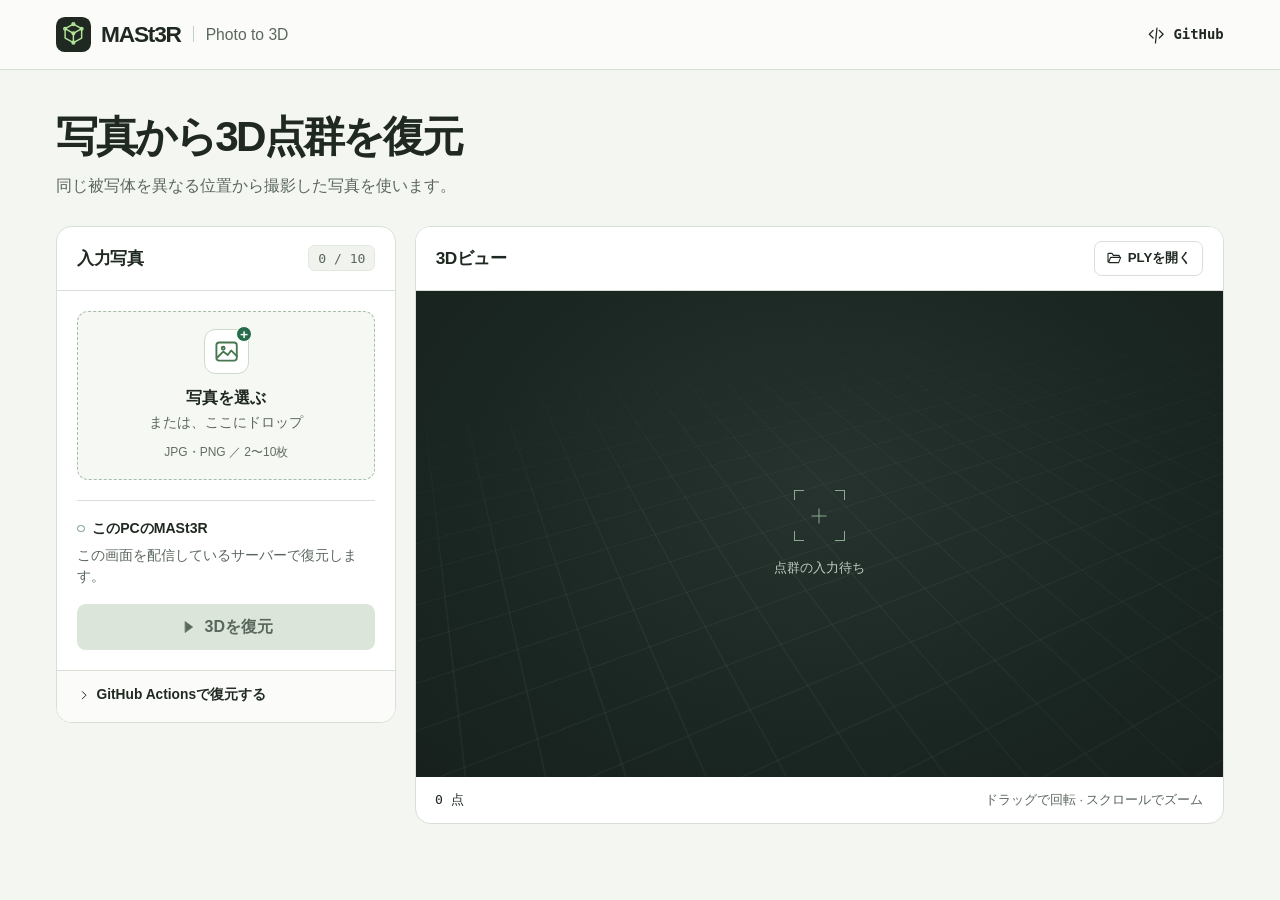
==== index.html @ eef8531d "Publish browser interface for GitHub Pages" ====
<!doctype html>
<html lang="ja">
<head>
  <meta charset="utf-8">
  <meta name="viewport" content="width=device-width, initial-scale=1">
  <meta name="theme-color" content="#f7f8f5">
  <title>MASt3R · Photo to 3D</title>
  <link rel="stylesheet" href="./style.css">
</head>
<body>
  <svg class="symbols" xmlns="http://www.w3.org/2000/svg" aria-hidden="true">
    <symbol id="i-cloud" viewBox="0 0 24 24"><path d="m12 2 8 4.5v9L12 20l-8-4.5v-9zM4 6.5l8 4.5 8-4.5M12 11v9"/><circle cx="12" cy="2" r="1.3"/><circle cx="20" cy="6.5" r="1.3"/><circle cx="4" cy="6.5" r="1.3"/><circle cx="12" cy="11" r="1.3"/><circle cx="12" cy="20" r="1.3"/></symbol>
    <symbol id="i-code" viewBox="0 0 24 24"><path d="m8 7-5 5 5 5m8-10 5 5-5 5m-3-13-2 20"/></symbol>
    <symbol id="i-add" viewBox="0 0 24 24"><path d="M12 5v14M5 12h14"/></symbol>
    <symbol id="i-photo" viewBox="0 0 24 24"><rect x="3" y="4" width="18" height="16" rx="2.5"/><circle cx="9" cy="9" r="1.3"/><path d="m4 17 5-5 4 3 3-4 5 5"/></symbol>
    <symbol id="i-run" viewBox="0 0 24 24"><path d="m8 4 11 8-11 8z"/></symbol>
    <symbol id="i-open" viewBox="0 0 24 24"><path d="M3 18V6a1 1 0 0 1 1-1h5l2 3h8a1 1 0 0 1 1 1v2M4 18l3-7h15l-3 8H5z"/></symbol>
    <symbol id="i-save" viewBox="0 0 24 24"><path d="M12 3v12m-5-5 5 5 5-5M4 16v4h16v-4"/></symbol>
    <symbol id="i-fit" viewBox="0 0 24 24"><path d="M9 4H4v5m11-5h5v5M4 15v5h5m11-5v5h-5"/></symbol>
    <symbol id="i-cross" viewBox="0 0 24 24"><path d="m7 7 10 10M17 7 7 17"/></symbol>
    <symbol id="i-chevron" viewBox="0 0 24 24"><path d="m9 6 6 6-6 6"/></symbol>
  </svg>
  <header class="topbar">
    <div class="wrap brand-row">
      <div class="brand"><span class="brand-icon"><svg><use href="#i-cloud"/></svg></span><b>MASt3R</b><span class="brand-line"></span><span>Photo to 3D</span></div>
      <a class="source" id="repo-link" href="https://github.com/temesotejam/mast3r-photo-to-3d"><svg><use href="#i-code"/></svg> GitHub</a>
    </div>
  </header>
  <main class="wrap">
    <div class="intro">
      <h1>写真から3D点群を復元</h1>
      <p>同じ被写体を異なる位置から撮影した写真を使います。</p>
    </div>
    <div class="workspace">
      <section class="panel controls" aria-labelledby="input-title">
        <div class="panel-title"><h2 id="input-title">入力写真</h2><span class="counter" id="counter">0 / 10</span></div>
        <div class="launch" id="launch" hidden>
          <h3>GitHub Codespaces</h3>
          <p>自分のGitHub環境でMASt3Rを実行します。起動した操作画面で写真を選んでください。</p>
          <a class="run launch-link" href="https://codespaces.new/temesotejam/mast3r-photo-to-3d?quickstart=1" id="codespaces"><svg><use href="#i-run"/></svg>GitHubで起動</a>
          <p class="launch-tip">初回は環境の準備に時間がかかります。画面が開かない場合は、Codespacesの「ポート」で <code>7861</code> をブラウザで開きます。</p>
          <details class="local-option"><summary>自分のPCで実行する</summary>
            <p><a id="launch-setup" href="https://github.com/temesotejam/mast3r-photo-to-3d#readme">起動手順</a>に従い、サーバーを起動してください。</p>
            <a href="http://127.0.0.1:7861/">ローカルの操作画面を開く</a>
            <button type="button" class="text-button" id="use-loopback">このページからローカルに接続</button>
          </details>
        </div>
        <div class="control-body" id="controls">
          <input class="sr-file" type="file" id="photos" tabindex="-1" accept="image/jpeg,image/png,.jpg,.jpeg,.png" multiple>
          <button id="pick" class="drop" type="button"><span class="drop-icon"><svg><use href="#i-photo"/></svg><span>+</span></span>
            <strong>写真を選ぶ</strong><span>または、ここにドロップ</span><small>JPG・PNG ／ 2〜10枚</small>
          </button>
          <ul class="thumbs" id="thumbs" aria-label="選択した写真"></ul>
          <p class="notice" id="notice" role="status" hidden></p>
          <div id="engine-box" class="engine-box">
            <div class="engine-label"><span class="engine-dot"></span><span id="engine-name">このPCのMASt3R</span></div>
            <p id="engine-note">復元にはローカルサーバーの起動が必要です。<a id="setup" href="https://github.com/temesotejam/mast3r-photo-to-3d#readme">起動手順</a></p>
          </div>
          <button class="run" id="run" type="button" disabled><svg><use href="#i-run"/></svg><span>3Dを復元</span></button>
          <p class="job-state" id="job-state" role="status" aria-live="polite" hidden></p>
          <button class="subbutton recovery" id="resume" type="button" hidden>進捗を再確認</button>
          <a class="recovery" id="local-link" href="http://127.0.0.1:7861/" hidden>ローカルの操作画面を開く</a>
        </div>
        <details class="batch" id="batch">
          <summary><svg><use href="#i-chevron"/></svg>GitHub Actionsで復元する</summary>
          <p>GitHub上で一括処理できます。完了後に結果をダウンロードし、この画面の「PLYを開く」で表示します。</p>
          <a id="actions-link" href="https://github.com/temesotejam/mast3r-photo-to-3d/actions/workflows/reconstruct.yml">ワークフローを開く</a>
        </details>
      </section>
      <section class="panel result" aria-labelledby="result-title">
        <div class="panel-title"><h2 id="result-title">3Dビュー</h2><div class="toolbar">
          <input class="sr-file" type="file" id="ply" tabindex="-1" accept=".ply">
          <button class="subbutton" id="open" type="button"><svg><use href="#i-open"/></svg>PLYを開く</button>
          <a class="subbutton save" id="save" download="reconstruction.ply" hidden><svg><use href="#i-save"/></svg>PLYを保存</a>
        </div></div>
        <div class="view" id="view">
          <div class="plane" aria-hidden="true"></div>
          <canvas id="cloud" tabindex="0" aria-label="3D点群。ドラッグで回転、ホイールで拡大・縮小"></canvas>
          <div class="empty" id="empty"><span class="reticle" aria-hidden="true"><i></i></span><span id="empty-text">点群の入力待ち</span><button id="sample" type="button" data-path="" hidden>サンプル点群を開く</button></div>
          <span class="view-label" id="cloud-name" hidden></span>
          <button class="fit" type="button" id="fit" title="点群全体を表示" aria-label="点群全体を表示" hidden><svg><use href="#i-fit"/></svg></button>
        </div>
        <div class="foot"><span id="point-count">0 点</span><span>ドラッグで回転 · スクロールでズーム</span></div>
        <p class="view-message" id="view-message" role="status" hidden></p>
      </section>
    </div>
  </main>
  <script type="module" src="./app.js"></script>
</body>
</html>
---- style.css ----
:root {
  color-scheme: light;
  --ink: #202921;
  --muted: #5b675e;
  --line: #d8dfd6;
  --green: #266c4a;
  --wash: #f4f6f2;
  --mono: "IBM Plex Mono",Consolas,monospace;
  font: 16px/1.6 "Inter","Yu Gothic UI","Meiryo",sans-serif;
  color: var(--ink);
  background: var(--wash);
}

* {
  box-sizing: border-box;
}

body {
  margin: 0;
}

button,a,summary {
  touch-action: manipulation;
}

button {
  font: inherit;
  color: inherit;
  cursor: pointer;
}

button:disabled {
  cursor: not-allowed;
}

button:focus-visible,a:focus-visible,summary:focus-visible,canvas:focus-visible {
  outline: 3px solid #65b78c;
  outline-offset: 3px;
}

a {
  color: var(--green);
  text-underline-offset: 3px;
}

svg {
  width: 1.15rem;
  height: 1.15rem;
  fill: none;
  stroke: currentColor;
  stroke-width: 1.65;
  stroke-linejoin: round;
  stroke-linecap: round;
  flex-shrink: 0;
}

.symbols {
  display: none;
}

[hidden] {
  display: none!important;
}

.wrap {
  max-width: 1440px;
  margin: auto;
  padding-inline: clamp(1rem,4.4vw,4.5rem);
}

.topbar {
  background: #fbfcf9;
  border-bottom: 1px solid var(--line);
}

.brand-row {
  min-height: 4.3rem;
  display: flex;
  align-items: center;
  justify-content: space-between;
  gap: 1rem;
}

.brand,.source,.subbutton,.run,.engine-label,.batch summary,.toolbar,.panel-title {
  display: flex;
  align-items: center;
}

.brand {
  gap: .65rem;
  color: var(--muted);
  font-size: .98rem;
  line-height: 1;
  white-space: nowrap;
}

.brand b {
  font-size: 1.42rem;
  letter-spacing: -.055em;
  color: var(--ink);
}

.brand-icon {
  height: 2.15rem;
  width: 2.15rem;
  display: grid;
  place-items: center;
  background: var(--ink);
  color: #b3e69a;
  border-radius: .55rem;
}

.brand-icon svg {
  width: 1.55rem;
  height: 1.55rem;
  stroke-width: 1.4;
}

.brand-line {
  width: 1px;
  height: 1rem;
  background: #c4cfc3;
  margin-inline: .1rem;
}

.source {
  gap: .5rem;
  color: var(--ink);
  font: 600 .87rem var(--mono);
  text-decoration: none;
}

.source:hover,.subbutton:hover,.batch a:hover {
  text-decoration: underline;
}

.intro {
  padding: clamp(1.8rem,4.5vh,3.4rem) 0 clamp(1.25rem,3vh,2.25rem);
}

h1,h2,p {
  margin: 0;
}

h1 {
  font-size: clamp(1.7rem,3.3vw,3.1rem);
  line-height: 1.3;
  font-weight: 710;
  letter-spacing: -.065em;
}

.intro p {
  margin-top: .5rem;
  color: var(--muted);
}

.workspace {
  display: grid;
  grid-template-columns: minmax(280px,340px) minmax(0,1fr);
  gap: 1.15rem;
  align-items: start;
  padding-bottom: 3rem;
}

.panel {
  background: #fff;
  border: 1px solid var(--line);
  border-radius: .95rem;
  overflow: hidden;
}

.panel-title {
  min-height: 4rem;
  padding: .75rem 1.25rem;
  justify-content: space-between;
  border-bottom: 1px solid var(--line);
  gap: .5rem;
}

h2 {
  font-size: 1.08rem;
  line-height: 1.35;
  letter-spacing: -.025em;
  font-weight: 700;
  white-space: nowrap;
}

.counter {
  font: 500 .82rem var(--mono);
  color: var(--muted);
  background: #f1f4ee;
  padding: .28rem .55rem;
  border: 1px solid #e3e8df;
  border-radius: .4rem;
}

.control-body {
  padding: 1.25rem;
}

.launch {
  padding: 1.2rem 1.25rem;
}

.launch h3 {
  margin: 0;
  font-size: 1rem;
}

.launch p {
  color: var(--muted);
  font-size: .9rem;
  margin: .35rem 0 .9rem;
}

.launch .launch-tip {
  margin: .65rem 0 0;
  font-size: .82rem;
}

.launch-link {
  text-decoration: none;
}

.launch-link:hover {
  text-decoration: none;
}

.local-option {
  border-top: 1px solid var(--line);
  margin-top: 1rem;
  padding-top: .8rem;
  font-size: .86rem;
}

.local-option summary {
  font-weight: 600;
  cursor: pointer;
}

.local-option p {
  font-size: .85rem;
  margin: .4rem 0;
}

.text-button {
  display: block;
  border: 0;
  padding: .25rem 0;
  background: transparent;
  color: var(--green);
  font-size: .83rem;
  text-decoration: underline;
  text-underline-offset: 3px;
}

.launch code {
  font-family: var(--mono);
  font-size: .9em;
}

.sr-file {
  position: absolute;
  width: 1px;
  height: 1px;
  overflow: hidden;
  clip-path: inset(50%);
  white-space: nowrap;
}

.drop {
  border: 1.5px dashed #a8bcaa;
  display: flex;
  width: 100%;
  min-height: 10.6rem;
  gap: .1rem;
  align-items: center;
  justify-content: center;
  flex-direction: column;
  background: #f6f9f3;
  border-radius: .7rem;
  color: var(--muted);
  transition: background .15s,border-color .15s;
}

.drop:hover,.drop.drag {
  border-color: var(--green);
  background: #edf5e8;
}

.drop:disabled {
  opacity: .6;
}

.drop-icon {
  position: relative;
  display: grid;
  place-items: center;
  width: 2.85rem;
  height: 2.85rem;
  border: 1px solid #ccdbc8;
  border-radius: .7rem;
  color: #48774e;
  background: white;
  margin-bottom: .5rem;
}

.drop-icon svg {
  width: 1.7rem;
  height: 1.7rem;
}

.drop-icon span {
  position: absolute;
  right: -.25rem;
  top: -.25rem;
  width: 1rem;
  height: 1rem;
  border: 1px solid #fff;
  background: var(--green);
  color: #fff;
  border-radius: 50%;
  font: 600 .8rem/1rem var(--mono);
}

.drop strong {
  font-size: 1.03rem;
  color: var(--ink);
}

.drop>span:not(.drop-icon) {
  font-size: .85rem;
}

.drop small {
  font-size: .75rem;
  color: #626e62;
  margin-top: .5rem;
}

.thumbs {
  display: grid;
  grid-template-columns: repeat(4,minmax(0,1fr));
  gap: .45rem;
  list-style: none;
  padding: 0;
  margin: .8rem 0 0;
}

.thumbs:empty {
  display: none;
}

.thumbs li {
  aspect-ratio: 1;
  min-width: 0;
  position: relative;
  border-radius: .4rem;
  background: #e4eae4;
}

.thumbs img {
  display: block;
  width: 100%;
  height: 100%;
  object-fit: cover;
  border-radius: inherit;
}

.remove {
  position: absolute;
  top: .12rem;
  right: .12rem;
  display: grid;
  place-items: center;
  color: white;
  background: #131c18da;
  border: 0;
  border-radius: 50%;
  width: 1.4rem;
  height: 1.4rem;
  padding: .18rem;
}

.remove svg {
  width: .95rem;
  height: .95rem;
}

.engine-box {
  margin: 1.25rem 0 1rem;
  border-top: 1px solid var(--line);
  padding-top: 1rem;
  font-size: .88rem;
}

.engine-label {
  font-weight: 650;
  gap: .45rem;
}

.engine-dot {
  width: .48rem;
  height: .48rem;
  border-radius: 50%;
  border: 1.5px solid #709775;
}

.engine-box p,.batch p {
  color: var(--muted);
  font-size: .85rem;
  margin-top: .3rem;
  overflow-wrap: anywhere;
}

.run {
  width: 100%;
  justify-content: center;
  gap: .55rem;
  background: var(--green);
  color: white;
  border: 0;
  min-height: 2.85rem;
  border-radius: .55rem;
  font-weight: 660;
}

.run:hover:not(:disabled) {
  background: #1c563a;
}

.run:disabled {
  background: #dce5da;
  color: #59675c;
}

.run svg {
  width: 1rem;
  height: 1rem;
  fill: currentColor;
  stroke-width: 1;
}

.run.busy svg {
  display: none;
}

.run.busy:before {
  content: "";
  width: .8rem;
  height: .8rem;
  border: 2px solid currentColor;
  border-right-color: transparent;
  border-radius: 50%;
  animation: spin 1.2s linear infinite;
}

@keyframes spin {
  to {
    transform: rotate(360deg);
  }
}

.notice,.job-state,.view-message {
  font-size: .86rem;
  margin-top: .65rem;
  overflow-wrap: anywhere;
  color: var(--muted);
}

.notice,.job-state.error,.view-message {
  color: #933e2e;
}

.batch {
  padding: .85rem 1.25rem 1rem;
  border-top: 1px solid var(--line);
  background: #fbfcfa;
  font-size: .86rem;
}

.batch summary {
  gap: .3rem;
  cursor: pointer;
  font-weight: 600;
  list-style: none;
}

.batch summary::-webkit-details-marker {
  display: none;
}

.batch summary svg {
  width: .9rem;
  height: .9rem;
}

.batch[open] summary svg {
  transform: rotate(90deg);
}

.batch p {
  margin: .45rem 0;
}

.recovery {
  margin-top: .58rem;
  font-size: .85rem;
}

.subbutton {
  gap: .37rem;
  justify-content: center;
  font-family: inherit;
  font-size: .83rem;
  font-weight: 600;
  line-height: 1.25;
  padding: .51rem .65rem;
  background: #fff;
  border: 1px solid var(--line);
  border-radius: .47rem;
  text-decoration: none;
  color: var(--ink);
  white-space: nowrap;
}

.subbutton svg {
  width: 1rem;
  height: 1rem;
}

.toolbar {
  gap: .4rem;
}

.save {
  background: #eef5ec;
  color: #285238;
  border-color: #cbdcc8;
}

.result {
  min-width: 0;
}

.result .panel-title {
  background: #fff;
}

.view {
  position: relative;
  isolation: isolate;
  overflow: hidden;
  height: clamp(23rem,54vh,44rem);
  background: radial-gradient(ellipse at 50% 40%,#26332e 0%,#1a2621 65%,#17201d 100%);
  border-top: 1px solid #18241e;
  display: grid;
  place-items: center;
  color: #c5d8c8;
}

.plane {
  pointer-events: none;
  position: absolute;
  inset: -65% -75%;
  background-image: linear-gradient(to right,#9ab39e17 1px,transparent 1px),linear-gradient(to bottom,#9ab39e17 1px,transparent 1px);
  background-size: 48px 48px;
  transform: perspective(650px) rotateX(52deg) rotateZ(-28deg);
  mask-image: radial-gradient(ellipse,#000 14%,transparent 70%);
  z-index: -1;
}

#cloud {
  position: absolute;
  inset: 0;
  width: 100%;
  height: 100%;
  display: block;
  touch-action: none;
}

.view.ready #cloud {
  cursor: grab;
}

.view.ready #cloud:active {
  cursor: grabbing;
}

.empty {
  display: grid;
  place-items: center;
  gap: 1rem;
  pointer-events: none;
  font-size: .84rem;
  color: #bdcdbf;
}

#sample {
  pointer-events: auto;
  border: 1px solid #6d8274;
  border-radius: .45rem;
  background: #26392e;
  color: #e5ede6;
  padding: .35rem .6rem;
  font-size: .8rem;
}

.reticle {
  width: 3.2rem;
  height: 3.2rem;
  position: relative;
  color: #89ab91;
  background: linear-gradient(currentColor,currentColor) left top/10px 1px,linear-gradient(currentColor,currentColor) left top/1px 10px,linear-gradient(currentColor,currentColor) right top/10px 1px,linear-gradient(currentColor,currentColor) right top/1px 10px,linear-gradient(currentColor,currentColor) left bottom/10px 1px,linear-gradient(currentColor,currentColor) left bottom/1px 10px,linear-gradient(currentColor,currentColor) right bottom/10px 1px,linear-gradient(currentColor,currentColor) right bottom/1px 10px;
  background-repeat: no-repeat;
}

.reticle i:before,.reticle i:after {
  position: absolute;
  content: "";
  top: 50%;
  left: 50%;
  width: 15px;
  height: 1px;
  background: currentColor;
  transform: translate(-50%,-50%);
}

.reticle i:after {
  transform: translate(-50%,-50%) rotate(90deg);
}

.fit,.view-label {
  position: absolute;
  color: #e5ede6;
  background: #17221ed9;
  border: 1px solid #53665a;
  border-radius: .4rem;
}

.fit {
  right: .85rem;
  bottom: .85rem;
  display: grid;
  place-items: center;
  width: 2.35rem;
  height: 2.35rem;
}

.view-label {
  left: .8rem;
  top: .8rem;
  max-width: 80%;
  overflow: hidden;
  text-overflow: ellipsis;
  white-space: nowrap;
  padding: .2rem .5rem;
  font: 500 .76rem/1.6 var(--mono);
}

.foot {
  min-height: 2.9rem;
  display: flex;
  align-items: center;
  justify-content: space-between;
  gap: 1rem;
  padding: .6rem 1.2rem;
  font-size: .79rem;
  color: var(--muted);
}

#point-count {
  font: 500 .82rem var(--mono);
  color: var(--ink);
  white-space: nowrap;
}

.view-message {
  margin: 0;
  padding: .15rem 1.2rem .8rem;
}

@media(max-width:800px) {
  .workspace {
    grid-template-columns: minmax(245px,32%) minmax(0,1fr);
    gap: .75rem;
  }
  .wrap {
    padding-inline: 1rem;
  }
  .control-body {
    padding: 1rem;
  }
  .panel-title {
    padding-inline: 1rem;
  }
  .foot {
    padding-inline: .8rem;
  }
  .toolbar {
    gap: .25rem;
  }
  .subbutton {
    padding-inline: .5rem;
  }
}

@media(max-width:650px) {
  .brand-row {
    min-height: 3.65rem;
  }
  .intro {
    padding: 1.5rem 0 1.1rem;
  }
  .intro p {
    font-size: .9rem;
  }
  .workspace {
    display: flex;
    flex-direction: column;
  }
  .panel {
    width: 100%;
  }
  .view {
    height: clamp(19rem,55vh,35rem);
  }
  .drop {
    min-height: 7.5rem;
  }
  .drop-icon {
    width: 2.1rem;
    height: 2.1rem;
    margin-bottom: .15rem;
  }
  .drop small {
    margin-top: .2rem;
  }
  .thumbs {
    grid-template-columns: repeat(auto-fill,minmax(54px,1fr));
  }
  .thumbs li {
    max-width: 72px;
  }
  .engine-box {
    margin: .9rem 0 .7rem;
  }
  .panel-title {
    min-height: 3.5rem;
  }
  .foot {
    font-size: .73rem;
  }
  .wrap {
    padding-inline: .85rem;
  }
}

@media(prefers-reduced-motion:reduce) {
  *,*:before,*:after {
    animation: none!important;
    transition: none!important;
  }
}
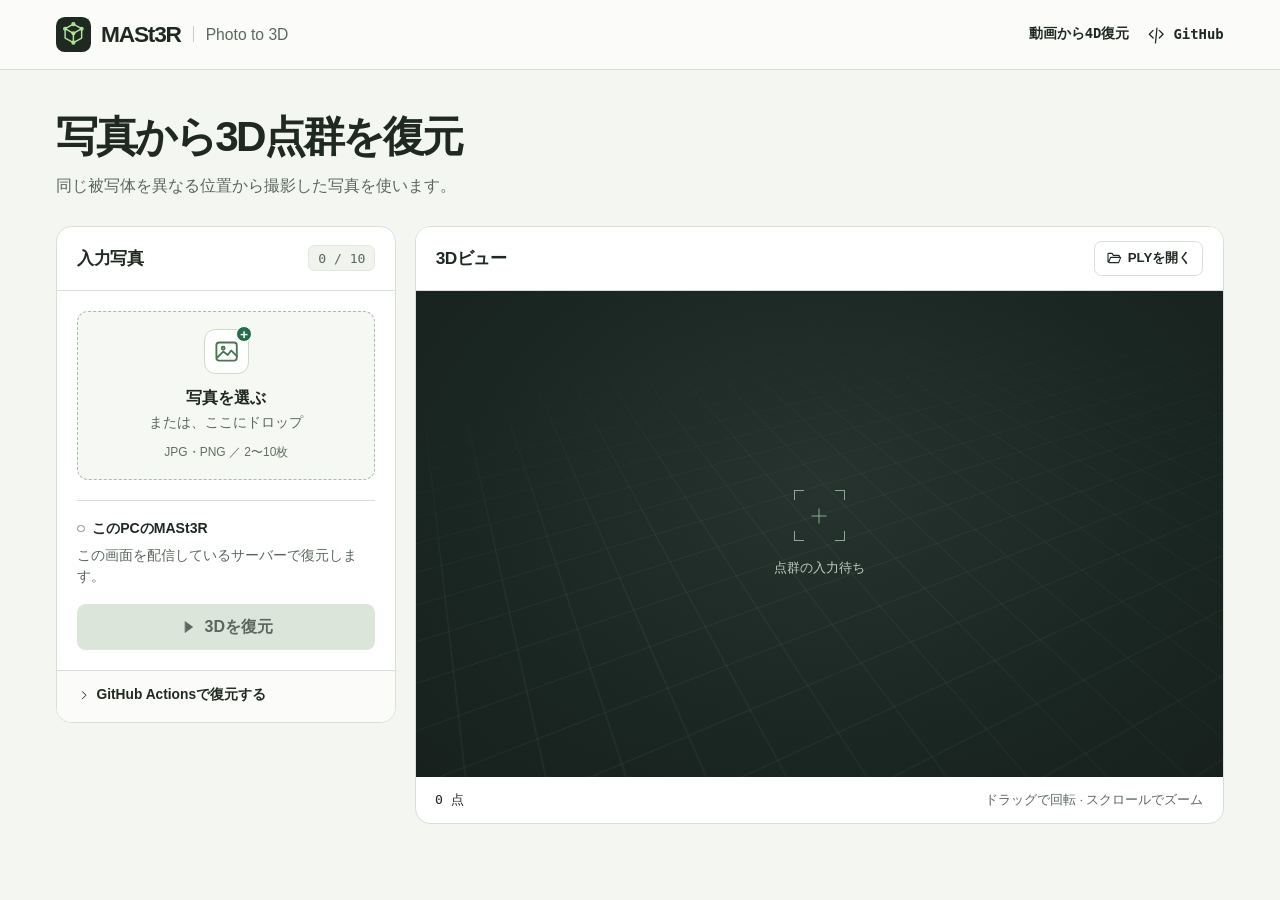
==== commit 50557911: "Publish viewer from 9a43cc8" ====
--- a/index.html
+++ b/index.html
@@ -23,7 +23,7 @@
   <header class="topbar">
     <div class="wrap brand-row">
       <div class="brand"><span class="brand-icon"><svg><use href="#i-cloud"/></svg></span><b>MASt3R</b><span class="brand-line"></span><span>Photo to 3D</span></div>
-      <a class="source" id="repo-link" href="https://github.com/temesotejam/mast3r-photo-to-3d"><svg><use href="#i-code"/></svg> GitHub</a>
+      <nav aria-label="表示モード" style="display:flex;gap:1.1rem;align-items:center"><a class="source" href="./video.html">動画から4D復元</a><a class="source" id="repo-link" href="https://github.com/temesotejam/mast3r-photo-to-3d"><svg><use href="#i-code"/></svg> GitHub</a></nav>
     </div>
   </header>
   <main class="wrap">
@@ -63,7 +63,7 @@
         </div>
         <details class="batch" id="batch">
           <summary><svg><use href="#i-chevron"/></svg>GitHub Actionsで復元する</summary>
-          <p>GitHub上で一括処理できます。完了後に結果をダウンロードし、この画面の「PLYを開く」で表示します。</p>
+          <p>「Run workflow」でサンプルを復元できます。結果のZIP内にある <code>cloud.ply</code> を、この画面の「PLYを開く」で表示します。</p>
           <a id="actions-link" href="https://github.com/temesotejam/mast3r-photo-to-3d/actions/workflows/reconstruct.yml">ワークフローを開く</a>
         </details>
       </section>
@@ -76,12 +76,13 @@
         <div class="view" id="view">
           <div class="plane" aria-hidden="true"></div>
           <canvas id="cloud" tabindex="0" aria-label="3D点群。ドラッグで回転、ホイールで拡大・縮小"></canvas>
-          <div class="empty" id="empty"><span class="reticle" aria-hidden="true"><i></i></span><span id="empty-text">点群の入力待ち</span><button id="sample" type="button" data-path="" hidden>サンプル点群を開く</button></div>
+          <div class="empty" id="empty"><span class="reticle" aria-hidden="true"><i></i></span><span id="empty-text">点群の入力待ち</span><button id="sample" type="button" data-path="./sample.ply" hidden>写真4枚の復元例を開く</button></div>
           <span class="view-label" id="cloud-name" hidden></span>
           <button class="fit" type="button" id="fit" title="点群全体を表示" aria-label="点群全体を表示" hidden><svg><use href="#i-fit"/></svg></button>
         </div>
         <div class="foot"><span id="point-count">0 点</span><span>ドラッグで回転 · スクロールでズーム</span></div>
         <p class="view-message" id="view-message" role="status" hidden></p>
+        <p class="view-message" id="sample-credit" hidden>撮影対象はETH3Dの中庭です。<a href="https://github.com/temesotejam/mast3r-photo-to-3d/tree/main/docs/examples/courtyard">入力写真4枚・出典</a></p>
       </section>
     </div>
   </main>
